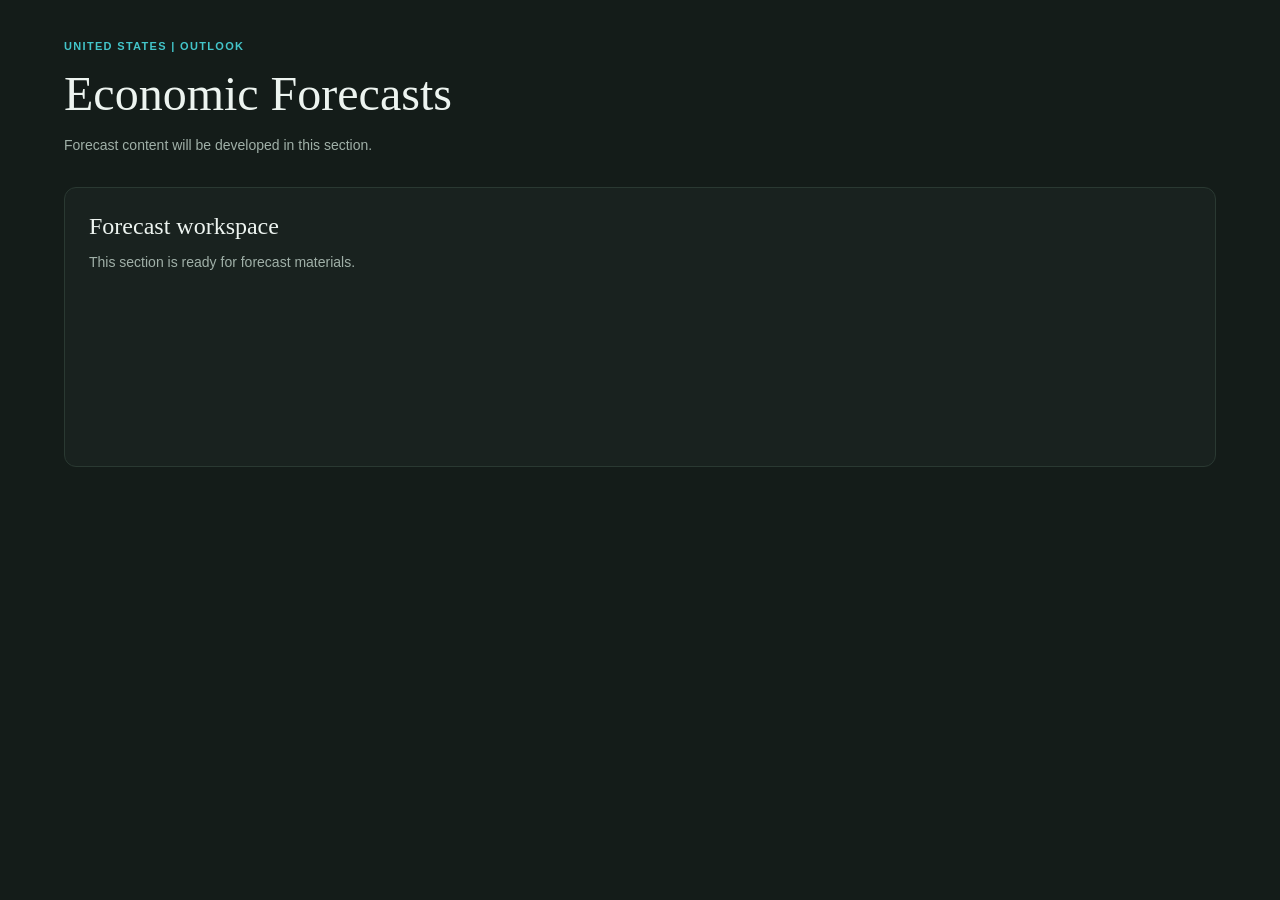
==== docs/forecasts/index.html @ d99d7c10 "Isolate the Economic Forecasts workspace Co-authored-by: Copilot <223556219+Copilot@users.noreply.gi" ====
<!doctype html>
<html lang="en">
<head>
  <meta charset="utf-8">
  <meta name="viewport" content="width=device-width, initial-scale=1">
  <title>Economic Forecasts</title>
  <style>
    :root { color-scheme: dark; font-family: "Segoe UI", Arial, sans-serif; background: #141c19; color: #edf4f0; }
    * { box-sizing: border-box; }
    body { margin: 0; min-height: 100vh; padding: 38px clamp(20px, 5vw, 72px); }
    main { max-width: 1280px; margin: 0 auto; }
    p { color: #a0b0a8; font-size: 14px; line-height: 1.6; }
    h1 { margin: 0; color: #edf4f0; font: 400 clamp(32px, 5vw, 48px)/1.1 Georgia, serif; }
    .eyebrow { margin: 0 0 12px; color: #43c5ca; font-size: 11px; font-weight: 700; letter-spacing: .12em; text-transform: uppercase; }
    .intro { max-width: 720px; margin-bottom: 30px; }
    .workspace { min-height: 280px; border: 1px solid #2a3932; border-radius: 12px; background: #19221f; padding: 24px; }
    .workspace h2 { margin: 0; color: #edf4f0; font: 400 24px/1.2 Georgia, serif; }
    .workspace p { margin: 10px 0 0; }
  </style>
</head>
<body>
  <main>
    <header class="intro">
      <p class="eyebrow">United States | Outlook</p>
      <h1>Economic Forecasts</h1>
      <p>Forecast content will be developed in this section.</p>
    </header>
    <section class="workspace" aria-labelledby="forecast-workspace-title">
      <h2 id="forecast-workspace-title">Forecast workspace</h2>
      <p>This section is ready for forecast materials.</p>
    </section>
  </main>
</body>
</html>
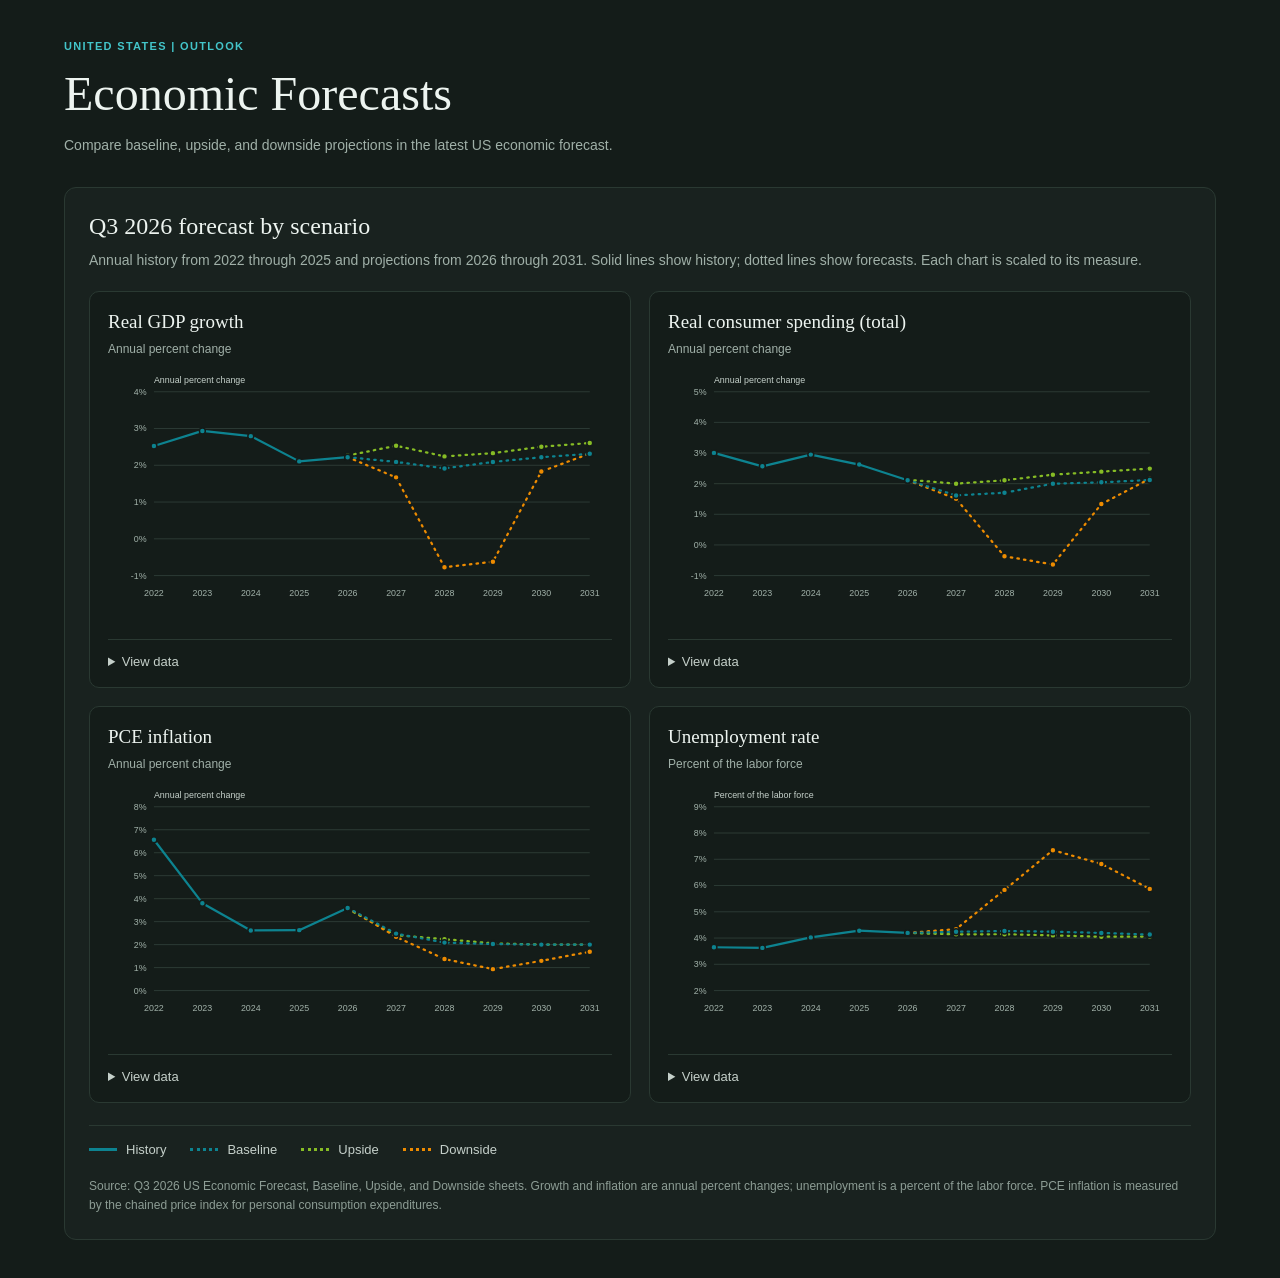
==== commit 7e4a5b9e: "Add Q3 scenario forecast charts Co-authored-by: Copilot <223556219+Copilot@users.noreply.github.com>" ====
--- a/docs/forecasts/index.html
+++ b/docs/forecasts/index.html
@@ -5,7 +5,15 @@
   <meta name="viewport" content="width=device-width, initial-scale=1">
   <title>Economic Forecasts</title>
   <style>
-    :root { color-scheme: dark; font-family: "Segoe UI", Arial, sans-serif; background: #141c19; color: #edf4f0; }
+    :root {
+      color-scheme: dark;
+      font-family: "Segoe UI", Arial, sans-serif;
+      background: #141c19;
+      color: #edf4f0;
+      --baseline: #0d8390;
+      --upside: #86bc25;
+      --downside: #ed8b00;
+    }
     * { box-sizing: border-box; }
     body { margin: 0; min-height: 100vh; padding: 38px clamp(20px, 5vw, 72px); }
     main { max-width: 1280px; margin: 0 auto; }
@@ -13,9 +21,52 @@
     h1 { margin: 0; color: #edf4f0; font: 400 clamp(32px, 5vw, 48px)/1.1 Georgia, serif; }
     .eyebrow { margin: 0 0 12px; color: #43c5ca; font-size: 11px; font-weight: 700; letter-spacing: .12em; text-transform: uppercase; }
     .intro { max-width: 720px; margin-bottom: 30px; }
-    .workspace { min-height: 280px; border: 1px solid #2a3932; border-radius: 12px; background: #19221f; padding: 24px; }
+    .workspace { border: 1px solid #2a3932; border-radius: 12px; background: #19221f; padding: 24px; }
     .workspace h2 { margin: 0; color: #edf4f0; font: 400 24px/1.2 Georgia, serif; }
-    .workspace p { margin: 10px 0 0; }
+    .workspace-intro { margin: 8px 0 20px; }
+    .legend { display: flex; flex-wrap: wrap; gap: 12px 24px; margin: 22px 0 0; padding: 16px 0 0; border-top: 1px solid #2a3932; list-style: none; }
+    .legend li { display: inline-flex; align-items: center; gap: 9px; color: #c5d0ca; font-size: 13px; }
+    .key { width: 28px; height: 0; border-top: 3px dotted; }
+    .key-history { border-top-style: solid; }
+    .key-history { border-color: var(--baseline); }
+    .key-baseline { border-color: var(--baseline); }
+    .key-upside { border-color: var(--upside); }
+    .key-downside { border-color: var(--downside); }
+    .chart-grid { display: grid; grid-template-columns: repeat(2, minmax(0, 1fr)); gap: 18px; }
+    .chart-card { min-width: 0; padding: 18px; border: 1px solid #2a3932; border-radius: 10px; background: #141c19; }
+    .chart-card h3 { margin: 0; color: #edf4f0; font: 400 19px/1.3 Georgia, serif; }
+    .chart-note { margin: 5px 0 12px; font-size: 12px; }
+    .chart-scroll { overflow-x: auto; overscroll-behavior-x: contain; }
+    .chart { display: block; width: 100%; min-width: 430px; height: auto; }
+    .chart text { font-family: "Segoe UI", Arial, sans-serif; }
+    .gridline { stroke: #34443d; stroke-width: 1; }
+    .axis-label { fill: #a0b0a8; font-size: 12px; }
+    .axis-title { fill: #c5d0ca; font-size: 12px; }
+    .scenario-line { fill: none; stroke-width: 3; stroke-dasharray: 2 7; stroke-linecap: round; stroke-linejoin: round; }
+    .history-line { fill: none; stroke: var(--baseline); stroke-width: 3; stroke-linecap: round; stroke-linejoin: round; }
+    .line-baseline { stroke: var(--baseline); }
+    .line-upside { stroke: var(--upside); }
+    .line-downside { stroke: var(--downside); }
+    .scenario-point { stroke: #141c19; stroke-width: 2; }
+    .history-point { fill: var(--baseline); stroke: #141c19; stroke-width: 2; }
+    .point-baseline { fill: var(--baseline); }
+    .point-upside { fill: var(--upside); }
+    .point-downside { fill: var(--downside); }
+    .source-note { margin: 20px 0 0; color: #8d9d95; font-size: 12px; line-height: 1.6; }
+    details { margin-top: 16px; border-top: 1px solid #2a3932; padding-top: 14px; }
+    summary { color: #c5d0ca; font-size: 13px; cursor: pointer; }
+    .table-scroll { overflow-x: auto; margin-top: 12px; }
+    table { width: 100%; min-width: 480px; border-collapse: collapse; color: #c5d0ca; font-size: 13px; text-align: right; }
+    caption { margin-bottom: 8px; color: #8d9d95; text-align: left; }
+    th, td { padding: 8px 10px; border-bottom: 1px solid #2a3932; }
+    th { color: #edf4f0; font-weight: 600; }
+    th:first-child, td:first-child { text-align: left; }
+    @media (max-width: 760px) {
+      body { padding: 28px 16px; }
+      .workspace { padding: 18px 14px; }
+      .chart-grid { grid-template-columns: 1fr; }
+      .chart-card { padding: 16px 12px; }
+    }
   </style>
 </head>
 <body>
@@ -23,12 +74,209 @@
     <header class="intro">
       <p class="eyebrow">United States | Outlook</p>
       <h1>Economic Forecasts</h1>
-      <p>Forecast content will be developed in this section.</p>
+      <p>Compare baseline, upside, and downside projections in the latest US economic forecast.</p>
     </header>
     <section class="workspace" aria-labelledby="forecast-workspace-title">
-      <h2 id="forecast-workspace-title">Forecast workspace</h2>
-      <p>This section is ready for forecast materials.</p>
+      <h2 id="forecast-workspace-title">Q3 2026 forecast by scenario</h2>
+      <p class="workspace-intro">Annual history from 2022 through 2025 and projections from 2026 through 2031. Solid lines show history; dotted lines show forecasts. Each chart is scaled to its measure.</p>
+      <div id="chart-grid" class="chart-grid"></div>
+      <ul class="legend" aria-label="Chart legend">
+        <li><span class="key key-history" aria-hidden="true"></span>History</li>
+        <li><span class="key key-baseline" aria-hidden="true"></span>Baseline</li>
+        <li><span class="key key-upside" aria-hidden="true"></span>Upside</li>
+        <li><span class="key key-downside" aria-hidden="true"></span>Downside</li>
+      </ul>
+      <p class="source-note">Source: Q3 2026 US Economic Forecast, Baseline, Upside, and Downside sheets. Growth and inflation are annual percent changes; unemployment is a percent of the labor force. PCE inflation is measured by the chained price index for personal consumption expenditures.</p>
     </section>
   </main>
+  <script>
+    const years = [2022, 2023, 2024, 2025, 2026, 2027, 2028, 2029, 2030, 2031];
+    const scenarios = [
+      { id: "baseline", name: "Baseline", color: "#0d8390" },
+      { id: "upside", name: "Upside", color: "#86bc25" },
+      { id: "downside", name: "Downside", color: "#ed8b00" }
+    ];
+    const indicators = [
+      {
+        id: "real-gdp",
+        title: "Real GDP growth",
+        measure: "Annual percent change",
+        history: [2.524, 2.935, 2.793, 2.106],
+        values: {
+          baseline: [2.22, 2.092, 1.914, 2.091, 2.219, 2.312],
+          upside: [2.264, 2.532, 2.242, 2.33, 2.503, 2.607],
+          downside: [2.22, 1.671, -0.773, -0.623, 1.831, 2.318]
+        }
+      },
+      {
+        id: "consumer-spending",
+        title: "Real consumer spending (total)",
+        measure: "Annual percent change",
+        history: [3.004, 2.566, 2.948, 2.624],
+        values: {
+          baseline: [2.112, 1.615, 1.704, 1.998, 2.044, 2.12],
+          upside: [2.128, 2, 2.11, 2.293, 2.392, 2.491],
+          downside: [2.112, 1.505, -0.371, -0.638, 1.334, 2.161]
+        }
+      },
+      {
+        id: "pce-inflation",
+        title: "PCE inflation",
+        measure: "Annual percent change",
+        history: [6.564, 3.803, 2.616, 2.63],
+        values: {
+          baseline: [3.596, 2.479, 2.087, 2.023, 2, 2],
+          upside: [3.557, 2.41, 2.238, 2.056, 2, 2],
+          downside: [3.596, 2.337, 1.373, 0.933, 1.293, 1.689]
+        }
+      },
+      {
+        id: "unemployment-rate",
+        title: "Unemployment rate",
+        measure: "Percent of the labor force",
+        history: [3.65, 3.625, 4.025, 4.279],
+        values: {
+          baseline: [4.196, 4.238, 4.269, 4.242, 4.195, 4.132],
+          upside: [4.192, 4.141, 4.145, 4.101, 4.051, 4.055],
+          downside: [4.196, 4.34, 5.834, 7.347, 6.822, 5.872]
+        }
+      }
+    ];
+    const svgNamespace = "http://www.w3.org/2000/svg";
+    const svgElement = (name, attributes, text) => {
+      const element = document.createElementNS(svgNamespace, name);
+      Object.entries(attributes).forEach(([key, value]) => element.setAttribute(key, value));
+      if (text !== undefined) element.textContent = text;
+      return element;
+    };
+
+    function renderChart(indicator) {
+      const card = document.createElement("article");
+      card.className = "chart-card";
+      const heading = document.createElement("h3");
+      heading.id = `${indicator.id}-title`;
+      heading.textContent = indicator.title;
+      const note = document.createElement("p");
+      note.className = "chart-note";
+      note.textContent = indicator.measure;
+
+      const scroll = document.createElement("div");
+      scroll.className = "chart-scroll";
+      const svg = svgElement("svg", {
+        class: "chart",
+        viewBox: "0 0 680 340",
+        role: "img",
+        "aria-labelledby": `${indicator.id}-title ${indicator.id}-description`
+      });
+      svg.append(svgElement("desc", { id: `${indicator.id}-description` },
+        `${indicator.title} history from 2022 to 2025 and baseline, upside, and downside projections from 2026 to 2031. History is solid; forecasts are dotted.`));
+
+      const plot = { left: 62, right: 650, top: 28, bottom: 276 };
+      const allValues = [...indicator.history, ...scenarios.flatMap(scenario => indicator.values[scenario.id])];
+      const minValue = Math.min(...allValues);
+      const maxValue = Math.max(...allValues);
+      const step = 1;
+      const min = indicator.id === "unemployment-rate"
+        ? Math.floor(minValue / step) * step - step
+        : Math.min(0, Math.floor(minValue / step) * step);
+      const max = Math.ceil(maxValue / step) * step + step;
+      const x = index => plot.left + (index / (years.length - 1)) * (plot.right - plot.left);
+      const y = value => plot.top + ((max - value) / (max - min)) * (plot.bottom - plot.top);
+
+      const grid = svgElement("g", {});
+      for (let value = min; value <= max; value += step) {
+        grid.append(
+          svgElement("line", { x1: plot.left, x2: plot.right, y1: y(value), y2: y(value), class: "gridline" }),
+          svgElement("text", { x: plot.left - 10, y: y(value) + 4, "text-anchor": "end", class: "axis-label" }, `${value}%`)
+        );
+      }
+      years.forEach((year, index) => {
+        grid.append(svgElement("text", {
+          x: x(index), y: plot.bottom + 27, "text-anchor": "middle", class: "axis-label"
+        }, String(year)));
+      });
+      grid.append(svgElement("text", { x: plot.left, y: 16, class: "axis-title" }, indicator.measure));
+      svg.append(grid);
+
+      const historyPath = indicator.history
+        .map((value, index) => `${index ? "L" : "M"} ${x(index)} ${y(value)}`)
+        .join(" ");
+      svg.append(svgElement("path", { d: historyPath, class: "history-line" }));
+      indicator.history.forEach((value, index) => {
+        const point = svgElement("circle", {
+          cx: x(index), cy: y(value), r: 4, class: "history-point"
+        });
+        point.append(svgElement("title", {}, `History · ${years[index]}: ${value.toFixed(3)}%`));
+        svg.append(point);
+      });
+
+      const lastHistoryIndex = indicator.history.length - 1;
+      const baseline2026 = indicator.values.baseline[0];
+      svg.append(svgElement("path", {
+        d: `M ${x(lastHistoryIndex)} ${y(indicator.history[lastHistoryIndex])} L ${x(lastHistoryIndex + 1)} ${y(baseline2026)}`,
+        class: "history-line"
+      }));
+
+      [...scenarios.slice(1), scenarios[0]].forEach(scenario => {
+        const values = indicator.values[scenario.id];
+        const path = values.map((value, index) => `${index ? "L" : "M"} ${x(index + indicator.history.length)} ${y(value)}`).join(" ");
+        svg.append(svgElement("path", { d: path, class: `scenario-line line-${scenario.id}` }));
+        values.forEach((value, index) => {
+          const point = svgElement("circle", {
+            cx: x(index + indicator.history.length), cy: y(value), r: 4, class: `scenario-point point-${scenario.id}`
+          });
+          point.append(svgElement("title", {}, `${scenario.name} · ${years[index + indicator.history.length]}: ${value.toFixed(3)}%`));
+          svg.append(point);
+        });
+      });
+
+      scroll.append(svg);
+      card.append(heading, note, scroll);
+
+      const details = document.createElement("details");
+      const summary = document.createElement("summary");
+      summary.textContent = "View data";
+      const tableScroll = document.createElement("div");
+      tableScroll.className = "table-scroll";
+      const table = document.createElement("table");
+      const caption = document.createElement("caption");
+      caption.textContent = `${indicator.title} · ${indicator.measure}`;
+      table.append(caption);
+      const thead = document.createElement("thead");
+      const headerRow = document.createElement("tr");
+      ["Year", "History", ...scenarios.map(scenario => `${scenario.name} forecast`)].forEach(label => {
+        const cell = document.createElement("th");
+        cell.scope = "col";
+        cell.textContent = label;
+        headerRow.append(cell);
+      });
+      thead.append(headerRow);
+      table.append(thead);
+      const tbody = document.createElement("tbody");
+      years.forEach((year, index) => {
+        const row = document.createElement("tr");
+        const history = index < indicator.history.length ? indicator.history[index].toFixed(3) : "—";
+        const forecastIndex = index - indicator.history.length;
+        const forecastValues = scenarios.map(scenario => {
+          const value = indicator.values[scenario.id][forecastIndex];
+          return value === undefined ? "—" : value.toFixed(3);
+        });
+        [year, history, ...forecastValues].forEach(value => {
+          const cell = document.createElement("td");
+          cell.textContent = value;
+          row.append(cell);
+        });
+        tbody.append(row);
+      });
+      table.append(tbody);
+      tableScroll.append(table);
+      details.append(summary, tableScroll);
+      card.append(details);
+      return card;
+    }
+
+    const chartGrid = document.getElementById("chart-grid");
+    indicators.forEach(indicator => chartGrid.append(renderChart(indicator)));
+  </script>
 </body>
 </html>
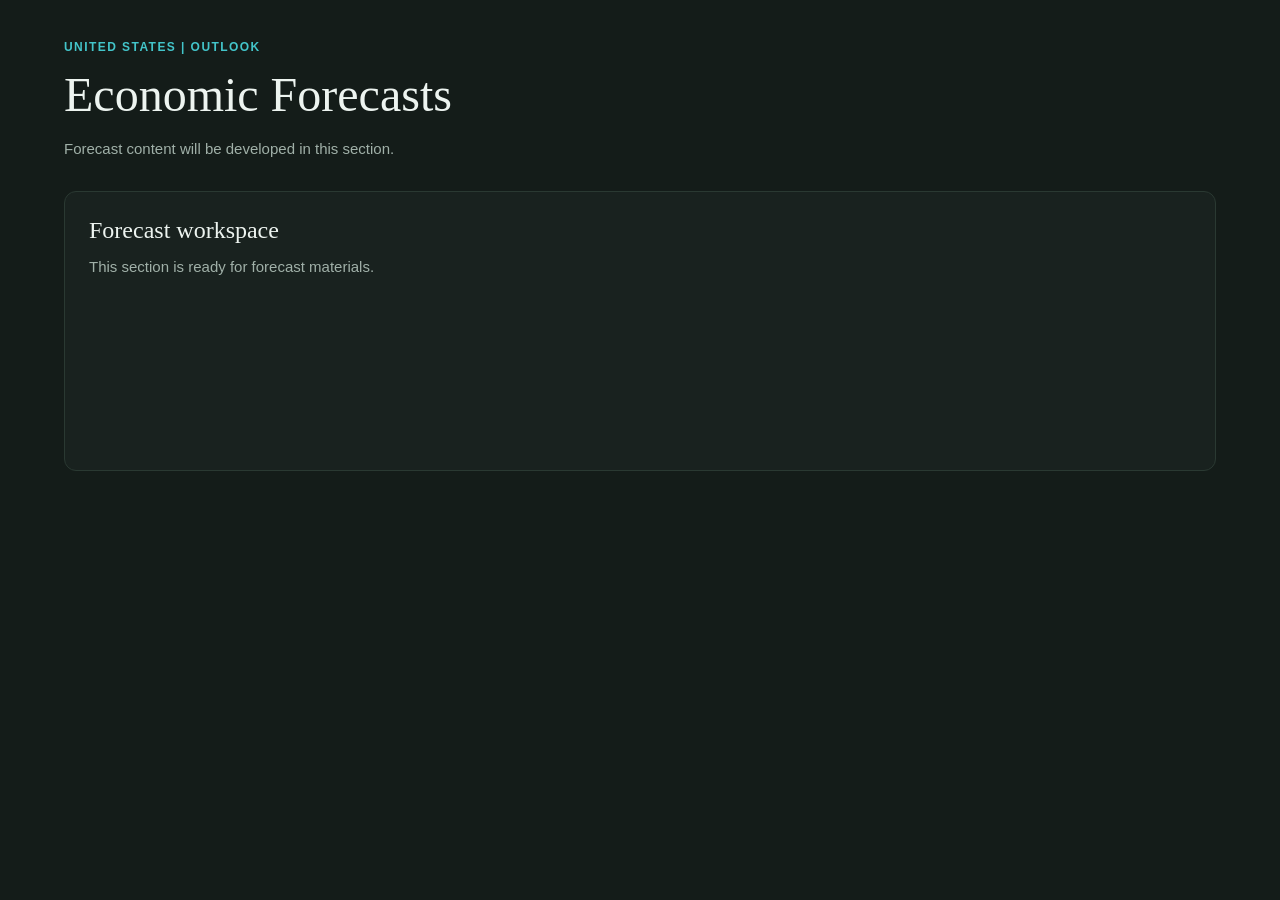
==== commit ec596f50: "Increase non-heading dashboard text size Co-authored-by: Copilot <223556219+Copilot@users.noreply.gi" ====
--- a/docs/forecasts/index.html
+++ b/docs/forecasts/index.html
@@ -5,68 +5,17 @@
   <meta name="viewport" content="width=device-width, initial-scale=1">
   <title>Economic Forecasts</title>
   <style>
-    :root {
-      color-scheme: dark;
-      font-family: "Segoe UI", Arial, sans-serif;
-      background: #141c19;
-      color: #edf4f0;
-      --baseline: #0d8390;
-      --upside: #86bc25;
-      --downside: #ed8b00;
-    }
+    :root { color-scheme: dark; font-family: "Segoe UI", Arial, sans-serif; background: #141c19; color: #edf4f0; }
     * { box-sizing: border-box; }
-    body { margin: 0; min-height: 100vh; padding: 38px clamp(20px, 5vw, 72px); }
+    body { margin: 0; min-height: 100vh; padding: 38px clamp(20px, 5vw, 72px); font-size: 17px; }
     main { max-width: 1280px; margin: 0 auto; }
-    p { color: #a0b0a8; font-size: 14px; line-height: 1.6; }
+    p { color: #a0b0a8; font-size: 15px; line-height: 1.6; }
     h1 { margin: 0; color: #edf4f0; font: 400 clamp(32px, 5vw, 48px)/1.1 Georgia, serif; }
-    .eyebrow { margin: 0 0 12px; color: #43c5ca; font-size: 11px; font-weight: 700; letter-spacing: .12em; text-transform: uppercase; }
+    .eyebrow { margin: 0 0 12px; color: #43c5ca; font-size: 12px; font-weight: 700; letter-spacing: .12em; text-transform: uppercase; }
     .intro { max-width: 720px; margin-bottom: 30px; }
-    .workspace { border: 1px solid #2a3932; border-radius: 12px; background: #19221f; padding: 24px; }
+    .workspace { min-height: 280px; border: 1px solid #2a3932; border-radius: 12px; background: #19221f; padding: 24px; }
     .workspace h2 { margin: 0; color: #edf4f0; font: 400 24px/1.2 Georgia, serif; }
-    .workspace-intro { margin: 8px 0 20px; }
-    .legend { display: flex; flex-wrap: wrap; gap: 12px 24px; margin: 22px 0 0; padding: 16px 0 0; border-top: 1px solid #2a3932; list-style: none; }
-    .legend li { display: inline-flex; align-items: center; gap: 9px; color: #c5d0ca; font-size: 13px; }
-    .key { width: 28px; height: 0; border-top: 3px dotted; }
-    .key-history { border-top-style: solid; }
-    .key-history { border-color: var(--baseline); }
-    .key-baseline { border-color: var(--baseline); }
-    .key-upside { border-color: var(--upside); }
-    .key-downside { border-color: var(--downside); }
-    .chart-grid { display: grid; grid-template-columns: repeat(2, minmax(0, 1fr)); gap: 18px; }
-    .chart-card { min-width: 0; padding: 18px; border: 1px solid #2a3932; border-radius: 10px; background: #141c19; }
-    .chart-card h3 { margin: 0; color: #edf4f0; font: 400 19px/1.3 Georgia, serif; }
-    .chart-note { margin: 5px 0 12px; font-size: 12px; }
-    .chart-scroll { overflow-x: auto; overscroll-behavior-x: contain; }
-    .chart { display: block; width: 100%; min-width: 430px; height: auto; }
-    .chart text { font-family: "Segoe UI", Arial, sans-serif; }
-    .gridline { stroke: #34443d; stroke-width: 1; }
-    .axis-label { fill: #a0b0a8; font-size: 12px; }
-    .axis-title { fill: #c5d0ca; font-size: 12px; }
-    .scenario-line { fill: none; stroke-width: 3; stroke-dasharray: 2 7; stroke-linecap: round; stroke-linejoin: round; }
-    .history-line { fill: none; stroke: var(--baseline); stroke-width: 3; stroke-linecap: round; stroke-linejoin: round; }
-    .line-baseline { stroke: var(--baseline); }
-    .line-upside { stroke: var(--upside); }
-    .line-downside { stroke: var(--downside); }
-    .scenario-point { stroke: #141c19; stroke-width: 2; }
-    .history-point { fill: var(--baseline); stroke: #141c19; stroke-width: 2; }
-    .point-baseline { fill: var(--baseline); }
-    .point-upside { fill: var(--upside); }
-    .point-downside { fill: var(--downside); }
-    .source-note { margin: 20px 0 0; color: #8d9d95; font-size: 12px; line-height: 1.6; }
-    details { margin-top: 16px; border-top: 1px solid #2a3932; padding-top: 14px; }
-    summary { color: #c5d0ca; font-size: 13px; cursor: pointer; }
-    .table-scroll { overflow-x: auto; margin-top: 12px; }
-    table { width: 100%; min-width: 480px; border-collapse: collapse; color: #c5d0ca; font-size: 13px; text-align: right; }
-    caption { margin-bottom: 8px; color: #8d9d95; text-align: left; }
-    th, td { padding: 8px 10px; border-bottom: 1px solid #2a3932; }
-    th { color: #edf4f0; font-weight: 600; }
-    th:first-child, td:first-child { text-align: left; }
-    @media (max-width: 760px) {
-      body { padding: 28px 16px; }
-      .workspace { padding: 18px 14px; }
-      .chart-grid { grid-template-columns: 1fr; }
-      .chart-card { padding: 16px 12px; }
-    }
+    .workspace p { margin: 10px 0 0; }
   </style>
 </head>
 <body>
@@ -74,209 +23,12 @@
     <header class="intro">
       <p class="eyebrow">United States | Outlook</p>
       <h1>Economic Forecasts</h1>
-      <p>Compare baseline, upside, and downside projections in the latest US economic forecast.</p>
+      <p>Forecast content will be developed in this section.</p>
     </header>
     <section class="workspace" aria-labelledby="forecast-workspace-title">
-      <h2 id="forecast-workspace-title">Q3 2026 forecast by scenario</h2>
-      <p class="workspace-intro">Annual history from 2022 through 2025 and projections from 2026 through 2031. Solid lines show history; dotted lines show forecasts. Each chart is scaled to its measure.</p>
-      <div id="chart-grid" class="chart-grid"></div>
-      <ul class="legend" aria-label="Chart legend">
-        <li><span class="key key-history" aria-hidden="true"></span>History</li>
-        <li><span class="key key-baseline" aria-hidden="true"></span>Baseline</li>
-        <li><span class="key key-upside" aria-hidden="true"></span>Upside</li>
-        <li><span class="key key-downside" aria-hidden="true"></span>Downside</li>
-      </ul>
-      <p class="source-note">Source: Q3 2026 US Economic Forecast, Baseline, Upside, and Downside sheets. Growth and inflation are annual percent changes; unemployment is a percent of the labor force. PCE inflation is measured by the chained price index for personal consumption expenditures.</p>
+      <h2 id="forecast-workspace-title">Forecast workspace</h2>
+      <p>This section is ready for forecast materials.</p>
     </section>
   </main>
-  <script>
-    const years = [2022, 2023, 2024, 2025, 2026, 2027, 2028, 2029, 2030, 2031];
-    const scenarios = [
-      { id: "baseline", name: "Baseline", color: "#0d8390" },
-      { id: "upside", name: "Upside", color: "#86bc25" },
-      { id: "downside", name: "Downside", color: "#ed8b00" }
-    ];
-    const indicators = [
-      {
-        id: "real-gdp",
-        title: "Real GDP growth",
-        measure: "Annual percent change",
-        history: [2.524, 2.935, 2.793, 2.106],
-        values: {
-          baseline: [2.22, 2.092, 1.914, 2.091, 2.219, 2.312],
-          upside: [2.264, 2.532, 2.242, 2.33, 2.503, 2.607],
-          downside: [2.22, 1.671, -0.773, -0.623, 1.831, 2.318]
-        }
-      },
-      {
-        id: "consumer-spending",
-        title: "Real consumer spending (total)",
-        measure: "Annual percent change",
-        history: [3.004, 2.566, 2.948, 2.624],
-        values: {
-          baseline: [2.112, 1.615, 1.704, 1.998, 2.044, 2.12],
-          upside: [2.128, 2, 2.11, 2.293, 2.392, 2.491],
-          downside: [2.112, 1.505, -0.371, -0.638, 1.334, 2.161]
-        }
-      },
-      {
-        id: "pce-inflation",
-        title: "PCE inflation",
-        measure: "Annual percent change",
-        history: [6.564, 3.803, 2.616, 2.63],
-        values: {
-          baseline: [3.596, 2.479, 2.087, 2.023, 2, 2],
-          upside: [3.557, 2.41, 2.238, 2.056, 2, 2],
-          downside: [3.596, 2.337, 1.373, 0.933, 1.293, 1.689]
-        }
-      },
-      {
-        id: "unemployment-rate",
-        title: "Unemployment rate",
-        measure: "Percent of the labor force",
-        history: [3.65, 3.625, 4.025, 4.279],
-        values: {
-          baseline: [4.196, 4.238, 4.269, 4.242, 4.195, 4.132],
-          upside: [4.192, 4.141, 4.145, 4.101, 4.051, 4.055],
-          downside: [4.196, 4.34, 5.834, 7.347, 6.822, 5.872]
-        }
-      }
-    ];
-    const svgNamespace = "http://www.w3.org/2000/svg";
-    const svgElement = (name, attributes, text) => {
-      const element = document.createElementNS(svgNamespace, name);
-      Object.entries(attributes).forEach(([key, value]) => element.setAttribute(key, value));
-      if (text !== undefined) element.textContent = text;
-      return element;
-    };
-
-    function renderChart(indicator) {
-      const card = document.createElement("article");
-      card.className = "chart-card";
-      const heading = document.createElement("h3");
-      heading.id = `${indicator.id}-title`;
-      heading.textContent = indicator.title;
-      const note = document.createElement("p");
-      note.className = "chart-note";
-      note.textContent = indicator.measure;
-
-      const scroll = document.createElement("div");
-      scroll.className = "chart-scroll";
-      const svg = svgElement("svg", {
-        class: "chart",
-        viewBox: "0 0 680 340",
-        role: "img",
-        "aria-labelledby": `${indicator.id}-title ${indicator.id}-description`
-      });
-      svg.append(svgElement("desc", { id: `${indicator.id}-description` },
-        `${indicator.title} history from 2022 to 2025 and baseline, upside, and downside projections from 2026 to 2031. History is solid; forecasts are dotted.`));
-
-      const plot = { left: 62, right: 650, top: 28, bottom: 276 };
-      const allValues = [...indicator.history, ...scenarios.flatMap(scenario => indicator.values[scenario.id])];
-      const minValue = Math.min(...allValues);
-      const maxValue = Math.max(...allValues);
-      const step = 1;
-      const min = indicator.id === "unemployment-rate"
-        ? Math.floor(minValue / step) * step - step
-        : Math.min(0, Math.floor(minValue / step) * step);
-      const max = Math.ceil(maxValue / step) * step + step;
-      const x = index => plot.left + (index / (years.length - 1)) * (plot.right - plot.left);
-      const y = value => plot.top + ((max - value) / (max - min)) * (plot.bottom - plot.top);
-
-      const grid = svgElement("g", {});
-      for (let value = min; value <= max; value += step) {
-        grid.append(
-          svgElement("line", { x1: plot.left, x2: plot.right, y1: y(value), y2: y(value), class: "gridline" }),
-          svgElement("text", { x: plot.left - 10, y: y(value) + 4, "text-anchor": "end", class: "axis-label" }, `${value}%`)
-        );
-      }
-      years.forEach((year, index) => {
-        grid.append(svgElement("text", {
-          x: x(index), y: plot.bottom + 27, "text-anchor": "middle", class: "axis-label"
-        }, String(year)));
-      });
-      grid.append(svgElement("text", { x: plot.left, y: 16, class: "axis-title" }, indicator.measure));
-      svg.append(grid);
-
-      const historyPath = indicator.history
-        .map((value, index) => `${index ? "L" : "M"} ${x(index)} ${y(value)}`)
-        .join(" ");
-      svg.append(svgElement("path", { d: historyPath, class: "history-line" }));
-      indicator.history.forEach((value, index) => {
-        const point = svgElement("circle", {
-          cx: x(index), cy: y(value), r: 4, class: "history-point"
-        });
-        point.append(svgElement("title", {}, `History · ${years[index]}: ${value.toFixed(3)}%`));
-        svg.append(point);
-      });
-
-      const lastHistoryIndex = indicator.history.length - 1;
-      const baseline2026 = indicator.values.baseline[0];
-      svg.append(svgElement("path", {
-        d: `M ${x(lastHistoryIndex)} ${y(indicator.history[lastHistoryIndex])} L ${x(lastHistoryIndex + 1)} ${y(baseline2026)}`,
-        class: "history-line"
-      }));
-
-      [...scenarios.slice(1), scenarios[0]].forEach(scenario => {
-        const values = indicator.values[scenario.id];
-        const path = values.map((value, index) => `${index ? "L" : "M"} ${x(index + indicator.history.length)} ${y(value)}`).join(" ");
-        svg.append(svgElement("path", { d: path, class: `scenario-line line-${scenario.id}` }));
-        values.forEach((value, index) => {
-          const point = svgElement("circle", {
-            cx: x(index + indicator.history.length), cy: y(value), r: 4, class: `scenario-point point-${scenario.id}`
-          });
-          point.append(svgElement("title", {}, `${scenario.name} · ${years[index + indicator.history.length]}: ${value.toFixed(3)}%`));
-          svg.append(point);
-        });
-      });
-
-      scroll.append(svg);
-      card.append(heading, note, scroll);
-
-      const details = document.createElement("details");
-      const summary = document.createElement("summary");
-      summary.textContent = "View data";
-      const tableScroll = document.createElement("div");
-      tableScroll.className = "table-scroll";
-      const table = document.createElement("table");
-      const caption = document.createElement("caption");
-      caption.textContent = `${indicator.title} · ${indicator.measure}`;
-      table.append(caption);
-      const thead = document.createElement("thead");
-      const headerRow = document.createElement("tr");
-      ["Year", "History", ...scenarios.map(scenario => `${scenario.name} forecast`)].forEach(label => {
-        const cell = document.createElement("th");
-        cell.scope = "col";
-        cell.textContent = label;
-        headerRow.append(cell);
-      });
-      thead.append(headerRow);
-      table.append(thead);
-      const tbody = document.createElement("tbody");
-      years.forEach((year, index) => {
-        const row = document.createElement("tr");
-        const history = index < indicator.history.length ? indicator.history[index].toFixed(3) : "—";
-        const forecastIndex = index - indicator.history.length;
-        const forecastValues = scenarios.map(scenario => {
-          const value = indicator.values[scenario.id][forecastIndex];
-          return value === undefined ? "—" : value.toFixed(3);
-        });
-        [year, history, ...forecastValues].forEach(value => {
-          const cell = document.createElement("td");
-          cell.textContent = value;
-          row.append(cell);
-        });
-        tbody.append(row);
-      });
-      table.append(tbody);
-      tableScroll.append(table);
-      details.append(summary, tableScroll);
-      card.append(details);
-      return card;
-    }
-
-    const chartGrid = document.getElementById("chart-grid");
-    indicators.forEach(indicator => chartGrid.append(renderChart(indicator)));
-  </script>
 </body>
 </html>
